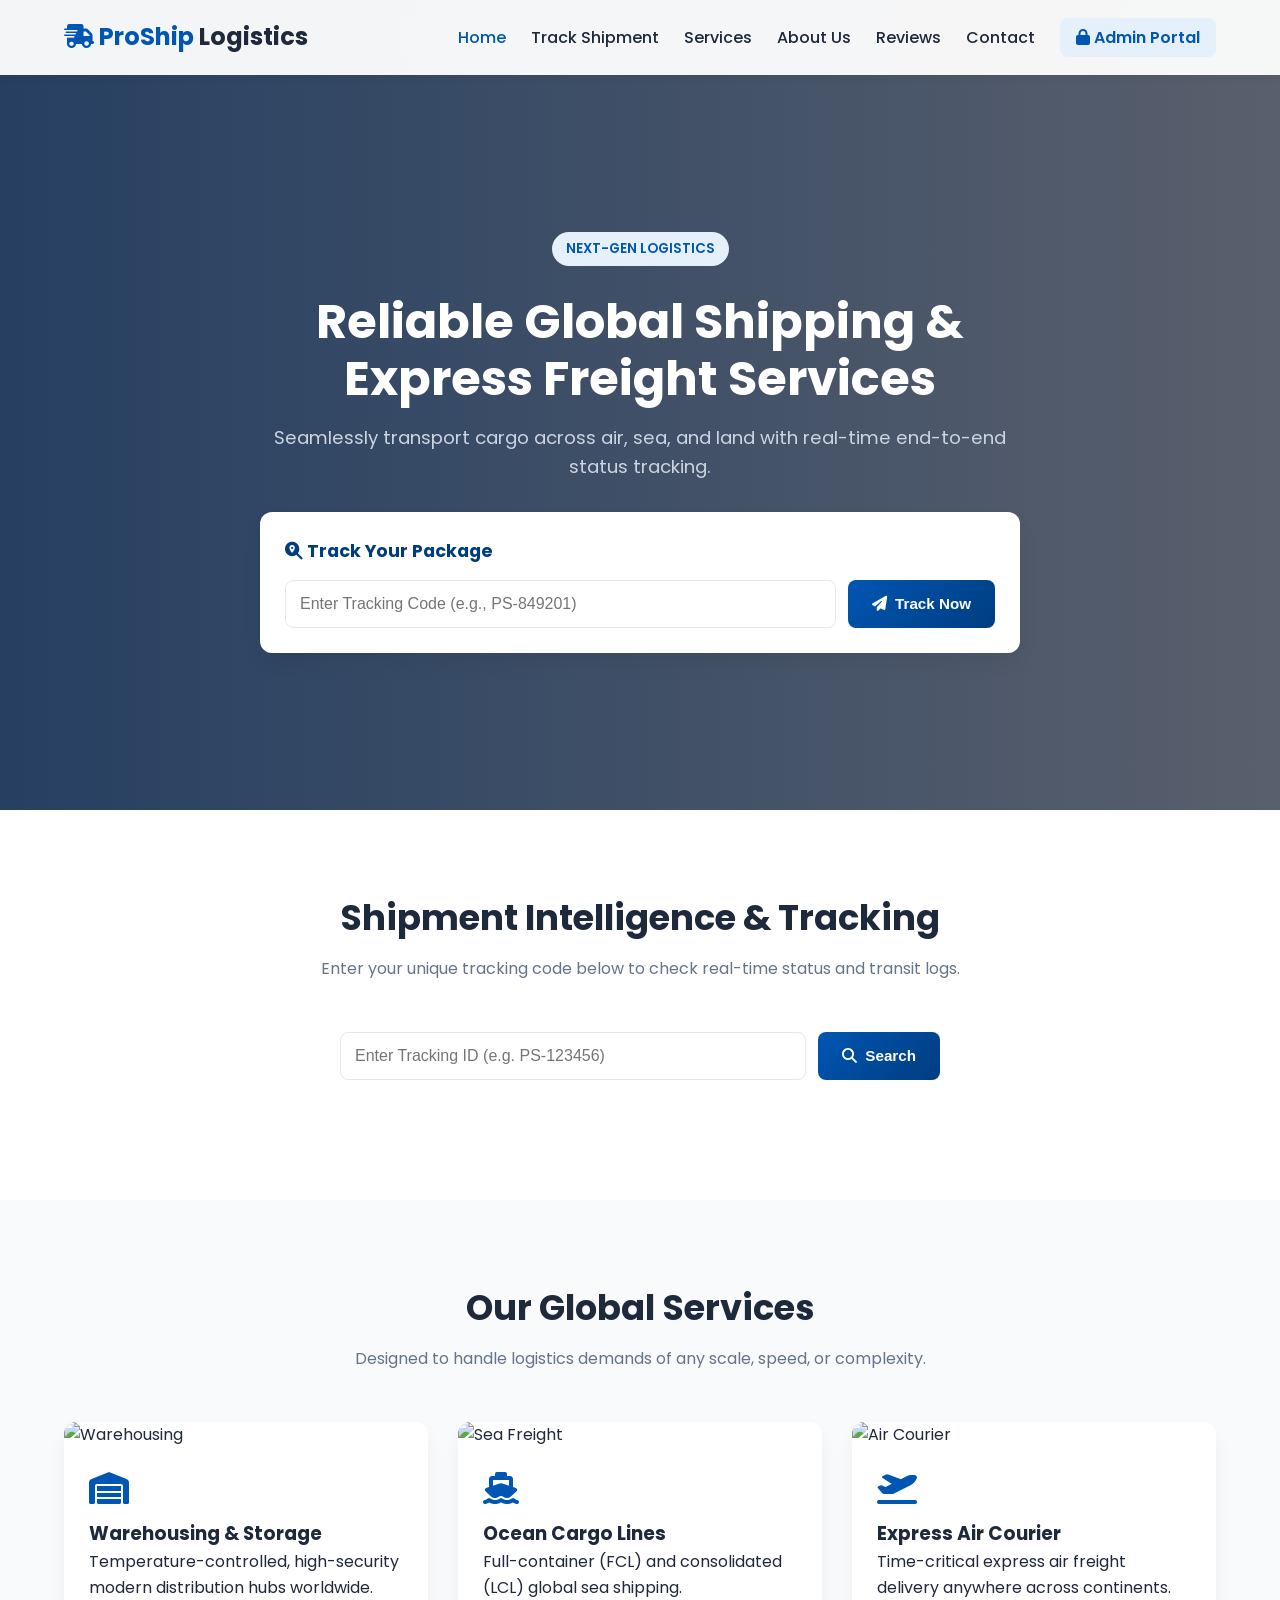
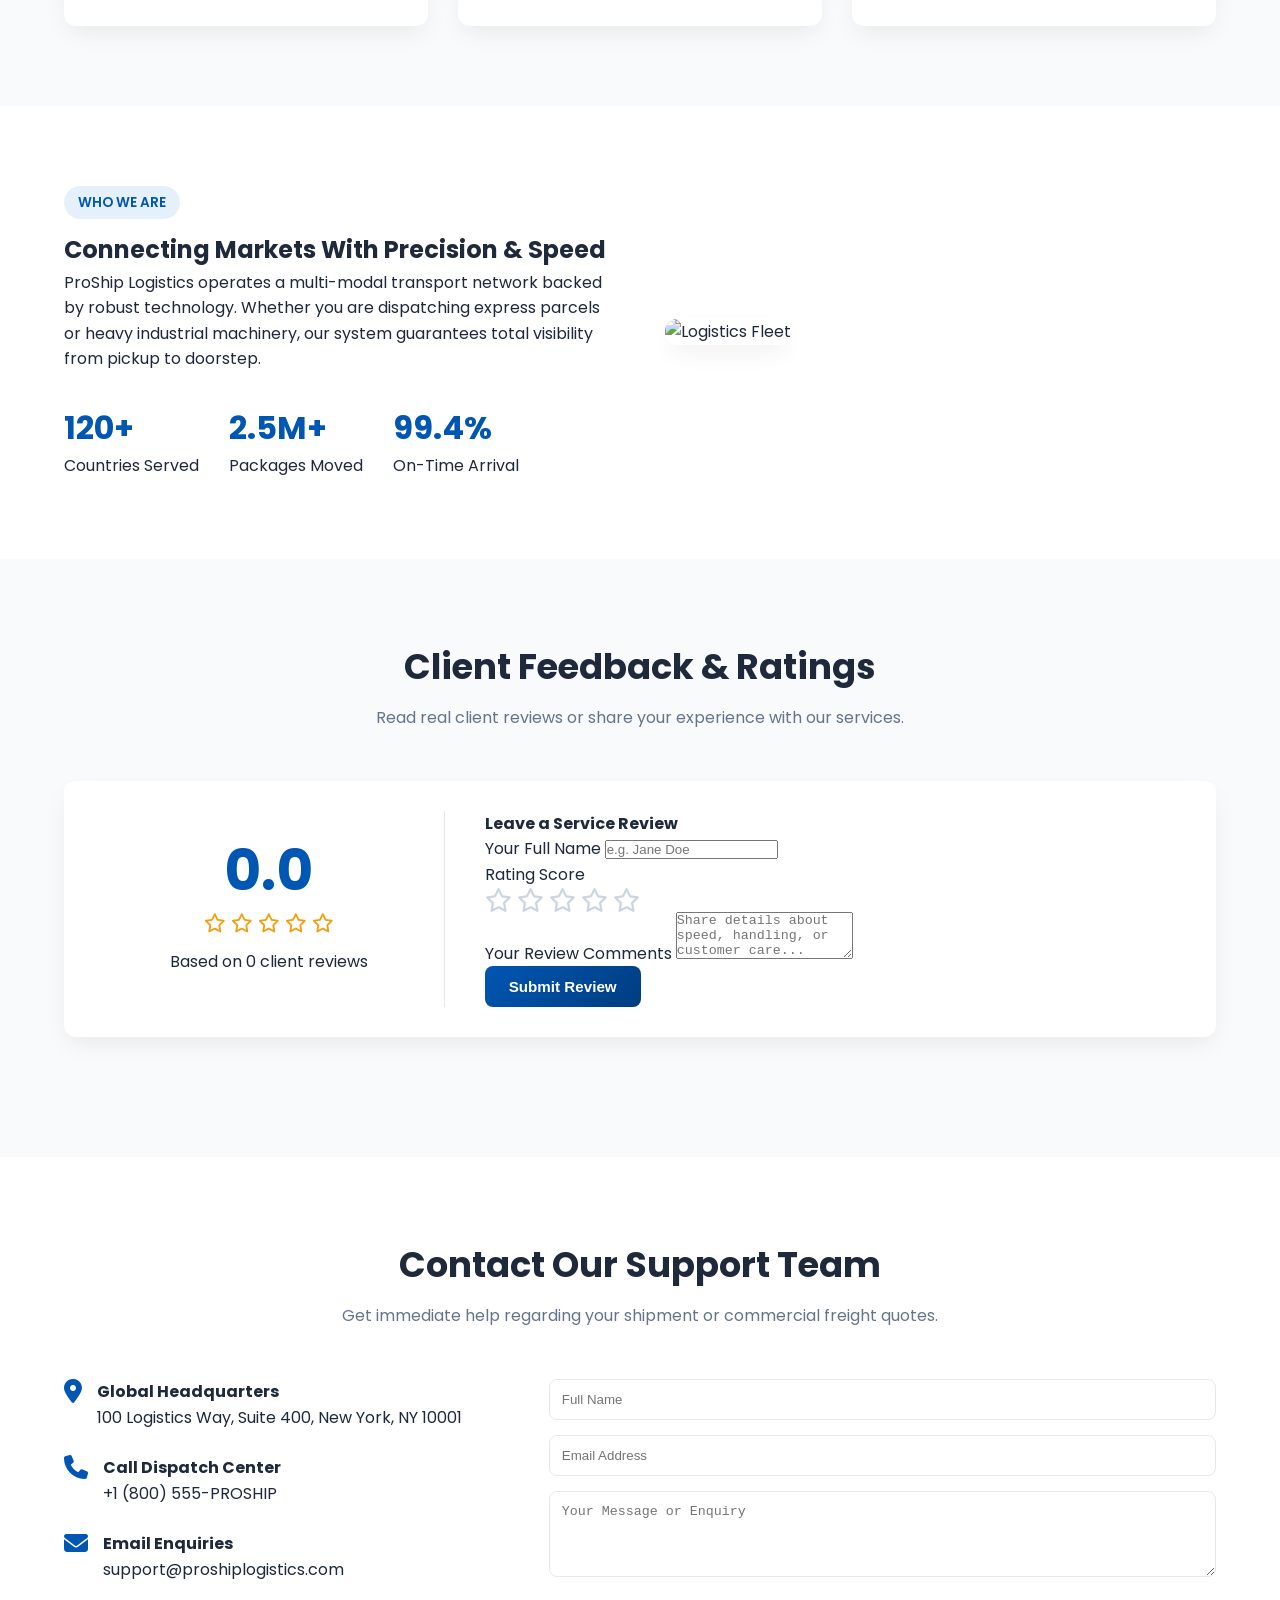
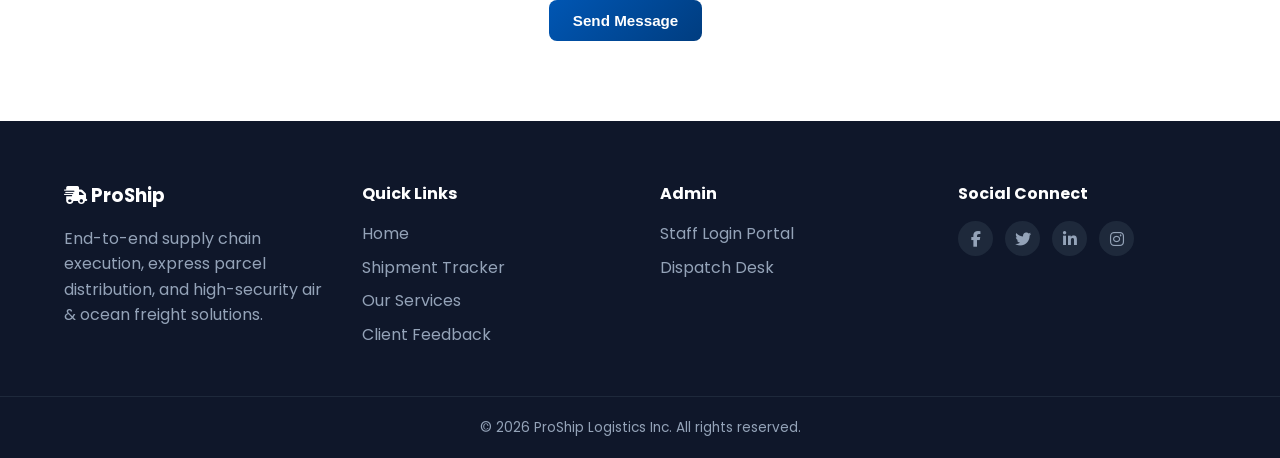
==== index.html @ 126e404f "Add files via upload" ====
<!DOCTYPE html>
<html lang="en">
<head>
    <meta charset="UTF-8">
    <meta name="viewport" content="width=device-width, initial-scale=1.0">
    <title>ProShip Logistics | Premium Global Freight & Parcel Tracking</title>
    
    <!-- Google Fonts & Font Awesome Icons -->
    <link rel="preconnect" href="https://fonts.googleapis.com">
    <link rel="preconnect" href="https://fonts.gstatic.com" crossorigin>
    <link href="https://fonts.googleapis.com/css2?family=Poppins:wght@300;400;500;600;700&display=swap" rel="stylesheet">
    <link rel="stylesheet" href="https://cdnjs.cloudflare.com/ajax/libs/font-awesome/6.4.0/css/all.min.css">
    
    <link rel="stylesheet" href="style.css">
</head>
<body>

    <!-- NAVBAR -->
    <nav class="navbar">
        <div class="nav-container">
            <a href="#home" class="logo">
                <i class="fa-solid fa-truck-fast"></i> ProShip <span>Logistics</span>
            </a>
            
            <ul class="nav-links" id="navLinks">
                <li><a href="#home" class="nav-item active">Home</a></li>
                <li><a href="#tracking" class="nav-item">Track Shipment</a></li>
                <li><a href="#services" class="nav-item">Services</a></li>
                <li><a href="#about" class="nav-item">About Us</a></li>
                <li><a href="#ratings" class="nav-item">Reviews</a></li>
                <li><a href="#contact" class="nav-item">Contact</a></li>
                <li><a href="admin.html" class="admin-btn"><i class="fa-solid fa-lock"></i> Admin Portal</a></li>
            </ul>

            <div class="hamburger" id="hamburger">
                <i class="fa-solid fa-bars"></i>
            </div>
        </div>
    </nav>

    <!-- HERO SECTION -->
    <header class="hero" id="home">
        <div class="hero-overlay"></div>
        <div class="hero-content">
            <span class="badge">Next-Gen Logistics</span>
            <h1>Reliable Global Shipping & Express Freight Services</h1>
            <p>Seamlessly transport cargo across air, sea, and land with real-time end-to-end status tracking.</p>
            
            <!-- Tracking Search Widget -->
            <div class="hero-tracking-card">
                <h3><i class="fa-solid fa-magnifying-glass-location"></i> Track Your Package</h3>
                <form id="heroTrackForm" class="tracking-form">
                    <input type="text" id="heroTrackInput" placeholder="Enter Tracking Code (e.g., PS-849201)" required>
                    <button type="submit" class="btn btn-primary"><i class="fa-solid fa-paper-plane"></i> Track Now</button>
                </form>
            </div>
        </div>
    </header>

    <!-- TRACKING RESULT SECTION -->
    <section class="section tracking-section" id="tracking">
        <div class="container">
            <div class="section-title">
                <h2>Shipment Intelligence & Tracking</h2>
                <p>Enter your unique tracking code below to check real-time status and transit logs.</p>
            </div>

            <div class="tracking-search-box">
                <form id="mainTrackForm" class="tracking-form">
                    <input type="text" id="mainTrackInput" placeholder="Enter Tracking ID (e.g. PS-123456)" required>
                    <button type="submit" class="btn btn-primary"><i class="fa-solid fa-search"></i> Search</button>
                </form>
            </div>

            <!-- Result Card (Hidden by Default) -->
            <div id="trackingResult" class="tracking-result-card hidden">
                <div class="result-header">
                    <div>
                        <span class="sub-label">Tracking Number</span>
                        <h3 id="resTrackingId">PS-000000</h3>
                    </div>
                    <div>
                        <span id="resStatusBadge" class="status-badge status-pending">Pending</span>
                    </div>
                </div>

                <!-- Progress Bar -->
                <div class="progress-container">
                    <div class="progress-bar-bg">
                        <div class="progress-bar-fill" id="resProgressBar" style="width: 25%;"></div>
                    </div>
                    <div class="progress-steps">
                        <div class="step step-completed" id="step-registered">Registered</div>
                        <div class="step" id="step-transit">In Transit</div>
                        <div class="step" id="step-outfordelivery">Out for Delivery</div>
                        <div class="step" id="step-delivered">Delivered</div>
                    </div>
                </div>

                <!-- Grid Data -->
                <div class="details-grid">
                    <div class="detail-card">
                        <h4><i class="fa-solid fa-user"></i> Sender Details</h4>
                        <p><strong>Name:</strong> <span id="resSenderName">--</span></p>
                        <p><strong>Phone:</strong> <span id="resSenderPhone">--</span></p>
                        <p><strong>Address:</strong> <span id="resSenderAddr">--</span></p>
                    </div>

                    <div class="detail-card">
                        <h4><i class="fa-solid fa-user-check"></i> Receiver Details</h4>
                        <p><strong>Name:</strong> <span id="resReceiverName">--</span></p>
                        <p><strong>Phone:</strong> <span id="resReceiverPhone">--</span></p>
                        <p><strong>Address:</strong> <span id="resReceiverAddr">--</span></p>
                    </div>

                    <div class="detail-card">
                        <h4><i class="fa-solid fa-route"></i> Transit Information</h4>
                        <p><strong>Origin:</strong> <span id="resOrigin">--</span></p>
                        <p><strong>Destination:</strong> <span id="resDestination">--</span></p>
                        <p><strong>Current Location:</strong> <span id="resCurrentLoc">--</span></p>
                        <p><strong>Est. Delivery:</strong> <span id="resEstDelivery">--</span></p>
                    </div>
                </div>

                <!-- Admin Photo Section -->
                <div id="photoContainer" class="photo-container hidden">
                    <h4><i class="fa-solid fa-image"></i> Package Inspection Photo</h4>
                    <img id="resShipmentPhoto" src="" alt="Shipment Inspection Photo">
                </div>

                <!-- Admin Notes -->
                <div id="notesContainer" class="notes-container hidden">
                    <h4><i class="fa-solid fa-clipboard-list"></i> Dispatcher Notes</h4>
                    <p id="resAdminNotes">--</p>
                </div>

                <!-- Print Action -->
                <div class="print-action">
                    <button type="button" id="printReceiptBtn" class="btn btn-outline">
                        <i class="fa-solid fa-print"></i> Print Official Waybill
                    </button>
                </div>
            </div>
        </div>
    </section>

    <!-- SERVICES SECTION -->
    <section class="section bg-light" id="services">
        <div class="container">
            <div class="section-title">
                <h2>Our Global Services</h2>
                <p>Designed to handle logistics demands of any scale, speed, or complexity.</p>
            </div>

            <div class="services-grid">
                <div class="service-card">
                    <div class="service-img">
                        <img src="https://images.unsplash.com/photo-1586528116311-ad8dd3c8310d?auto=format&fit=crop&w=600&q=80" alt="Warehousing">
                    </div>
                    <div class="service-body">
                        <i class="fa-solid fa-warehouse icon"></i>
                        <h3>Warehousing & Storage</h3>
                        <p>Temperature-controlled, high-security modern distribution hubs worldwide.</p>
                    </div>
                </div>

                <div class="service-card">
                    <div class="service-img">
                        <img src="https://images.unsplash.com/photo-1578575437130-527eed3abbec?auto=format&fit=crop&w=600&q=80" alt="Sea Freight">
                    </div>
                    <div class="service-body">
                        <i class="fa-solid fa-ship icon"></i>
                        <h3>Ocean Cargo Lines</h3>
                        <p>Full-container (FCL) and consolidated (LCL) global sea shipping.</p>
                    </div>
                </div>

                <div class="service-card">
                    <div class="service-img">
                        <img src="https://images.unsplash.com/photo-1542296332-2e4473faf563?auto=format&fit=crop&w=600&q=80" alt="Air Courier">
                    </div>
                    <div class="service-body">
                        <i class="fa-solid fa-plane-departure icon"></i>
                        <h3>Express Air Courier</h3>
                        <p>Time-critical express air freight delivery anywhere across continents.</p>
                    </div>
                </div>
            </div>
        </div>
    </section>

    <!-- ABOUT SECTION -->
    <section class="section" id="about">
        <div class="container about-grid">
            <div class="about-content">
                <span class="badge">Who We Are</span>
                <h2>Connecting Markets With Precision & Speed</h2>
                <p>ProShip Logistics operates a multi-modal transport network backed by robust technology. Whether you are dispatching express parcels or heavy industrial machinery, our system guarantees total visibility from pickup to doorstep.</p>
                
                <div class="stats-row">
                    <div class="stat">
                        <h3>120+</h3>
                        <p>Countries Served</p>
                    </div>
                    <div class="stat">
                        <h3>2.5M+</h3>
                        <p>Packages Moved</p>
                    </div>
                    <div class="stat">
                        <h3>99.4%</h3>
                        <p>On-Time Arrival</p>
                    </div>
                </div>
            </div>
            <div class="about-image">
                <img src="https://images.unsplash.com/photo-1601584115197-04ecc0da31d7?auto=format&fit=crop&w=800&q=80" alt="Logistics Fleet">
            </div>
        </div>
    </section>

    <!-- RATINGS & REVIEWS SECTION -->
    <section class="section bg-light" id="ratings">
        <div class="container">
            <div class="section-title">
                <h2>Client Feedback & Ratings</h2>
                <p>Read real client reviews or share your experience with our services.</p>
            </div>

            <!-- Average Summary -->
            <div class="rating-summary">
                <div class="avg-score">
                    <h2 id="avgRatingScore">0.0</h2>
                    <div class="stars-display" id="avgRatingStars">
                        <i class="fa-regular fa-star"></i>
                        <i class="fa-regular fa-star"></i>
                        <i class="fa-regular fa-star"></i>
                        <i class="fa-regular fa-star"></i>
                        <i class="fa-regular fa-star"></i>
                    </div>
                    <p>Based on <span id="totalReviewsCount">0</span> client reviews</p>
                </div>

                <!-- Review Form -->
                <form id="reviewForm" class="review-form">
                    <h4>Leave a Service Review</h4>
                    <div class="form-group">
                        <label>Your Full Name</label>
                        <input type="text" id="reviewerName" placeholder="e.g. Jane Doe" required>
                    </div>
                    <div class="form-group">
                        <label>Rating Score</label>
                        <div class="star-rating-select" id="starSelect">
                            <i class="fa-regular fa-star" data-value="1"></i>
                            <i class="fa-regular fa-star" data-value="2"></i>
                            <i class="fa-regular fa-star" data-value="3"></i>
                            <i class="fa-regular fa-star" data-value="4"></i>
                            <i class="fa-regular fa-star" data-value="5"></i>
                        </div>
                    </div>
                    <div class="form-group">
                        <label>Your Review Comments</label>
                        <textarea id="reviewerComment" rows="3" placeholder="Share details about speed, handling, or customer care..." required></textarea>
                    </div>
                    <button type="submit" class="btn btn-primary">Submit Review</button>
                </form>
            </div>

            <!-- Reviews Feed -->
            <div class="reviews-feed" id="reviewsFeed">
                <!-- Dynamically Rendered -->
            </div>
        </div>
    </section>

    <!-- CONTACT SECTION -->
    <section class="section" id="contact">
        <div class="container">
            <div class="section-title">
                <h2>Contact Our Support Team</h2>
                <p>Get immediate help regarding your shipment or commercial freight quotes.</p>
            </div>

            <div class="contact-grid">
                <div class="contact-info">
                    <div class="info-item">
                        <i class="fa-solid fa-location-dot"></i>
                        <div>
                            <h4>Global Headquarters</h4>
                            <p>100 Logistics Way, Suite 400, New York, NY 10001</p>
                        </div>
                    </div>
                    <div class="info-item">
                        <i class="fa-solid fa-phone"></i>
                        <div>
                            <h4>Call Dispatch Center</h4>
                            <p>+1 (800) 555-PROSHIP</p>
                        </div>
                    </div>
                    <div class="info-item">
                        <i class="fa-solid fa-envelope"></i>
                        <div>
                            <h4>Email Enquiries</h4>
                            <p>support@proshiplogistics.com</p>
                        </div>
                    </div>
                </div>

                <form id="contactForm" class="contact-form">
                    <div class="form-group">
                        <input type="text" placeholder="Full Name" required>
                    </div>
                    <div class="form-group">
                        <input type="email" placeholder="Email Address" required>
                    </div>
                    <div class="form-group">
                        <textarea rows="4" placeholder="Your Message or Enquiry" required></textarea>
                    </div>
                    <button type="submit" class="btn btn-primary">Send Message</button>
                </form>
            </div>
        </div>
    </section>

    <!-- FOOTER -->
    <footer class="footer">
        <div class="container footer-content">
            <div class="footer-col">
                <h3><i class="fa-solid fa-truck-fast"></i> ProShip</h3>
                <p>End-to-end supply chain execution, express parcel distribution, and high-security air & ocean freight solutions.</p>
            </div>
            <div class="footer-col">
                <h4>Quick Links</h4>
                <ul>
                    <li><a href="#home">Home</a></li>
                    <li><a href="#tracking">Shipment Tracker</a></li>
                    <li><a href="#services">Our Services</a></li>
                    <li><a href="#ratings">Client Feedback</a></li>
                </ul>
            </div>
            <div class="footer-col">
                <h4>Admin</h4>
                <ul>
                    <li><a href="admin.html">Staff Login Portal</a></li>
                    <li><a href="#contact">Dispatch Desk</a></li>
                </ul>
            </div>
            <div class="footer-col">
                <h4>Social Connect</h4>
                <div class="social-links">
                    <a href="#"><i class="fa-brands fa-facebook-f"></i></a>
                    <a href="#"><i class="fa-brands fa-twitter"></i></a>
                    <a href="#"><i class="fa-brands fa-linkedin-in"></i></a>
                    <a href="#"><i class="fa-brands fa-instagram"></i></a>
                </div>
            </div>
        </div>
        <div class="footer-bottom">
            <p>&copy; 2026 ProShip Logistics Inc. All rights reserved.</p>
        </div>
    </footer>

    <!-- Firebase SDKs (v9 Modular Compat Scripts) -->
    <script src="https://www.gstatic.com/firebasejs/9.22.0/firebase-app-compat.js"></script>
    <script src="https://www.gstatic.com/firebasejs/9.22.0/firebase-firestore-compat.js"></script>
    
    <script src="script.js"></script>
</body>
</html>
---- style.css ----
/* ==========================================
   PROSHIP LOGISTICS - CORE STYLESHEET
   ========================================== */

:root {
    --primary: #0056b3;
    --primary-dark: #003d80;
    --primary-light: #e6f0fa;
    --accent: #00d2ff;
    --text-dark: #1e293b;
    --text-muted: #64748b;
    --bg-light: #f8fafc;
    --white: #ffffff;
    --border: #e2e8f0;
    --radius: 8px;
    --shadow: 0 10px 25px -5px rgba(0, 0, 0, 0.08);
    --transition: all 0.3s ease;
}

* {
    margin: 0;
    padding: 0;
    box-sizing: border-box;
}

html {
    scroll-behavior: smooth;
    font-family: 'Poppins', sans-serif;
    color: var(--text-dark);
}

body {
    background-color: #fff;
    line-height: 1.6;
}

.container {
    width: 90%;
    max-width: 1200px;
    margin: 0 auto;
}

.section {
    padding: 80px 0;
}

.bg-light {
    background-color: var(--bg-light);
}

.badge {
    background: var(--primary-light);
    color: var(--primary);
    padding: 6px 14px;
    border-radius: 20px;
    font-size: 0.85rem;
    font-weight: 600;
    text-transform: uppercase;
    display: inline-block;
    margin-bottom: 12px;
}

.section-title {
    text-align: center;
    max-width: 650px;
    margin: 0 auto 50px auto;
}

.section-title h2 {
    font-size: 2.2rem;
    color: var(--text-dark);
    margin-bottom: 10px;
}

.section-title p {
    color: var(--text-muted);
}

/* BUTTONS */
.btn {
    display: inline-flex;
    align-items: center;
    gap: 8px;
    padding: 12px 24px;
    border-radius: var(--radius);
    font-weight: 600;
    cursor: pointer;
    border: none;
    transition: var(--transition);
    text-decoration: none;
    font-size: 0.95rem;
}

.btn-primary {
    background: linear-gradient(135deg, var(--primary), var(--primary-dark));
    color: var(--white);
}

.btn-primary:hover {
    box-shadow: 0 6px 18px rgba(0, 86, 179, 0.35);
    transform: translateY(-2px);
}

.btn-outline {
    border: 2px solid var(--primary);
    color: var(--primary);
    background: transparent;
}

.btn-outline:hover {
    background: var(--primary);
    color: var(--white);
}

/* NAVBAR */
.navbar {
    position: fixed;
    top: 0;
    left: 0;
    width: 100%;
    background: rgba(255, 255, 255, 0.95);
    backdrop-filter: blur(8px);
    z-index: 1000;
    box-shadow: 0 2px 10px rgba(0,0,0,0.05);
}

.nav-container {
    display: flex;
    justify-content: space-between;
    align-items: center;
    height: 75px;
    width: 90%;
    max-width: 1200px;
    margin: 0 auto;
}

.logo {
    font-size: 1.5rem;
    font-weight: 700;
    color: var(--primary);
    text-decoration: none;
}

.logo span {
    color: var(--text-dark);
}

.nav-links {
    display: flex;
    list-style: none;
    align-items: center;
    gap: 25px;
}

.nav-item {
    text-decoration: none;
    color: var(--text-dark);
    font-weight: 500;
    transition: var(--transition);
}

.nav-item:hover, .nav-item.active {
    color: var(--primary);
}

.admin-btn {
    background: var(--primary-light);
    color: var(--primary);
    padding: 8px 16px;
    border-radius: var(--radius);
    text-decoration: none;
    font-weight: 600;
}

.hamburger {
    display: none;
    font-size: 1.5rem;
    cursor: pointer;
}

/* HERO */
.hero {
    position: relative;
    min-height: 90vh;
    background: url('https://images.unsplash.com/photo-1578575437130-527eed3abbec?auto=format&fit=crop&w=1600&q=80') center/cover no-repeat;
    display: flex;
    align-items: center;
    justify-content: center;
    padding-top: 75px;
    color: var(--white);
}

.hero-overlay {
    position: absolute;
    inset: 0;
    background: linear-gradient(to right, rgba(0, 30, 70, 0.85), rgba(0, 10, 30, 0.65));
}

.hero-content {
    position: relative;
    z-index: 10;
    text-align: center;
    max-width: 800px;
    padding: 0 20px;
}

.hero-content h1 {
    font-size: 3rem;
    margin: 15px 0;
    line-height: 1.2;
}

.hero-content p {
    font-size: 1.15rem;
    margin-bottom: 30px;
    color: #cbd5e1;
}

/* TRACKING WIDGET */
.hero-tracking-card {
    background: var(--white);
    padding: 25px;
    border-radius: 12px;
    box-shadow: var(--shadow);
    color: var(--text-dark);
    text-align: left;
}

.hero-tracking-card h3 {
    margin-bottom: 15px;
    font-size: 1.1rem;
    color: var(--primary-dark);
}

.tracking-form {
    display: flex;
    gap: 12px;
}

.tracking-form input {
    flex: 1;
    padding: 14px;
    border: 1px solid var(--border);
    border-radius: var(--radius);
    font-size: 1rem;
    outline: none;
}

.tracking-form input:focus {
    border-color: var(--primary);
}

/* TRACKING RESULTS CARD */
.tracking-search-box {
    max-width: 600px;
    margin: 0 auto 40px auto;
}

.hidden {
    display: none !important;
}

.tracking-result-card {
    background: var(--white);
    border: 1px solid var(--border);
    border-radius: 12px;
    padding: 30px;
    box-shadow: var(--shadow);
}

.result-header {
    display: flex;
    justify-content: space-between;
    align-items: center;
    border-bottom: 1px solid var(--border);
    padding-bottom: 20px;
    margin-bottom: 30px;
}

.sub-label {
    font-size: 0.85rem;
    color: var(--text-muted);
    text-transform: uppercase;
}

.status-badge {
    padding: 6px 16px;
    border-radius: 20px;
    font-size: 0.85rem;
    font-weight: 700;
    text-transform: uppercase;
}

.status-pending { background: #fef3c7; color: #d97706; }
.status-transit { background: #e0f2fe; color: #0284c7; }
.status-delivered { background: #dcfce7; color: #15803d; }

/* PROGRESS BAR */
.progress-container {
    margin-bottom: 40px;
}

.progress-bar-bg {
    height: 8px;
    background: #e2e8f0;
    border-radius: 4px;
    margin-bottom: 15px;
    overflow: hidden;
}

.progress-bar-fill {
    height: 100%;
    background: linear-gradient(90deg, var(--primary), var(--accent));
    transition: width 0.5s ease;
}

.progress-steps {
    display: flex;
    justify-content: space-between;
    font-size: 0.85rem;
    font-weight: 600;
    color: var(--text-muted);
}

.step.step-completed {
    color: var(--primary);
}

/* DETAILS GRID */
.details-grid {
    display: grid;
    grid-template-columns: repeat(auto-fit, minmax(280px, 1fr));
    gap: 20px;
    margin-bottom: 30px;
}

.detail-card {
    background: var(--bg-light);
    padding: 20px;
    border-radius: var(--radius);
}

.detail-card h4 {
    margin-bottom: 12px;
    color: var(--primary);
    font-size: 1rem;
    display: flex;
    align-items: center;
    gap: 8px;
}

.detail-card p {
    font-size: 0.9rem;
    margin-bottom: 6px;
}

.photo-container, .notes-container {
    background: var(--bg-light);
    padding: 20px;
    border-radius: var(--radius);
    margin-bottom: 20px;
}

.photo-container img {
    max-width: 100%;
    max-height: 350px;
    border-radius: var(--radius);
    margin-top: 10px;
    object-fit: cover;
}

.print-action {
    text-align: right;
    margin-top: 20px;
}

/* SERVICES GRID */
.services-grid {
    display: grid;
    grid-template-columns: repeat(auto-fit, minmax(300px, 1fr));
    gap: 30px;
}

.service-card {
    background: var(--white);
    border-radius: 12px;
    overflow: hidden;
    box-shadow: var(--shadow);
    transition: var(--transition);
}

.service-card:hover {
    transform: translateY(-8px);
}

.service-img img {
    width: 100%;
    height: 200px;
    object-fit: cover;
}

.service-body {
    padding: 25px;
}

.service-body .icon {
    font-size: 2rem;
    color: var(--primary);
    margin-bottom: 15px;
}

/* ABOUT */
.about-grid {
    display: grid;
    grid-template-columns: 1fr 1fr;
    gap: 50px;
    align-items: center;
}

.about-image img {
    width: 100%;
    border-radius: 12px;
    box-shadow: var(--shadow);
}

.stats-row {
    display: flex;
    gap: 30px;
    margin-top: 30px;
}

.stat h3 {
    font-size: 2rem;
    color: var(--primary);
}

/* RATINGS */
.rating-summary {
    display: grid;
    grid-template-columns: 1fr 2fr;
    gap: 40px;
    background: var(--white);
    padding: 30px;
    border-radius: 12px;
    box-shadow: var(--shadow);
    margin-bottom: 40px;
}

.avg-score {
    text-align: center;
    display: flex;
    flex-direction: column;
    justify-content: center;
    align-items: center;
    border-right: 1px solid var(--border);
}

.avg-score h2 {
    font-size: 3.5rem;
    color: var(--primary);
    line-height: 1;
}

.stars-display {
    color: #f59e0b;
    margin: 10px 0;
    font-size: 1.2rem;
}

.star-rating-select {
    color: #cbd5e1;
    font-size: 1.5rem;
    cursor: pointer;
    display: flex;
    gap: 5px;
}

.star-rating-select .active {
    color: #f59e0b;
}

.reviews-feed {
    display: grid;
    grid-template-columns: repeat(auto-fit, minmax(300px, 1fr));
    gap: 20px;
}

.review-card {
    background: var(--white);
    padding: 20px;
    border-radius: var(--radius);
    border: 1px solid var(--border);
}

/* CONTACT */
.contact-grid {
    display: grid;
    grid-template-columns: 1fr 1.5fr;
    gap: 40px;
}

.info-item {
    display: flex;
    gap: 15px;
    margin-bottom: 25px;
}

.info-item i {
    font-size: 1.5rem;
    color: var(--primary);
}

.contact-form .form-group {
    margin-bottom: 15px;
}

.contact-form input, .contact-form textarea {
    width: 100%;
    padding: 12px;
    border: 1px solid var(--border);
    border-radius: var(--radius);
    outline: none;
}

/* FOOTER */
.footer {
    background: #0f172a;
    color: #94a3b8;
    padding: 60px 0 20px 0;
}

.footer-content {
    display: grid;
    grid-template-columns: repeat(auto-fit, minmax(200px, 1fr));
    gap: 40px;
    margin-bottom: 40px;
}

.footer-col h3, .footer-col h4 {
    color: var(--white);
    margin-bottom: 15px;
}

.footer-col ul {
    list-style: none;
}

.footer-col ul li {
    margin-bottom: 8px;
}

.footer-col a {
    color: #94a3b8;
    text-decoration: none;
}

.footer-col a:hover {
    color: var(--white);
}

.social-links {
    display: flex;
    gap: 12px;
}

.social-links a {
    width: 35px;
    height: 35px;
    background: #1e293b;
    border-radius: 50%;
    display: flex;
    align-items: center;
    justify-content: center;
}

.footer-bottom {
    text-align: center;
    border-top: 1px solid #1e293b;
    padding-top: 20px;
    font-size: 0.85rem;
}

/* RESPONSIVE DESIGN */
@media (max-width: 992px) {
    .about-grid, .contact-grid, .rating-summary {
        grid-template-columns: 1fr;
    }
    
    .avg-score {
        border-right: none;
        border-bottom: 1px solid var(--border);
        padding-bottom: 20px;
    }
}

@media (max-width: 768px) {
    .hamburger {
        display: block;
    }

    .nav-links {
        position: fixed;
        top: 75px;
        left: -100%;
        width: 100%;
        height: calc(100vh - 75px);
        background: var(--white);
        flex-direction: column;
        justify-content: center;
        transition: var(--transition);
    }

    .nav-links.active {
        left: 0;
    }

    .hero-content h1 {
        font-size: 2.2rem;
    }

    .tracking-form {
        flex-direction: column;
    }
}
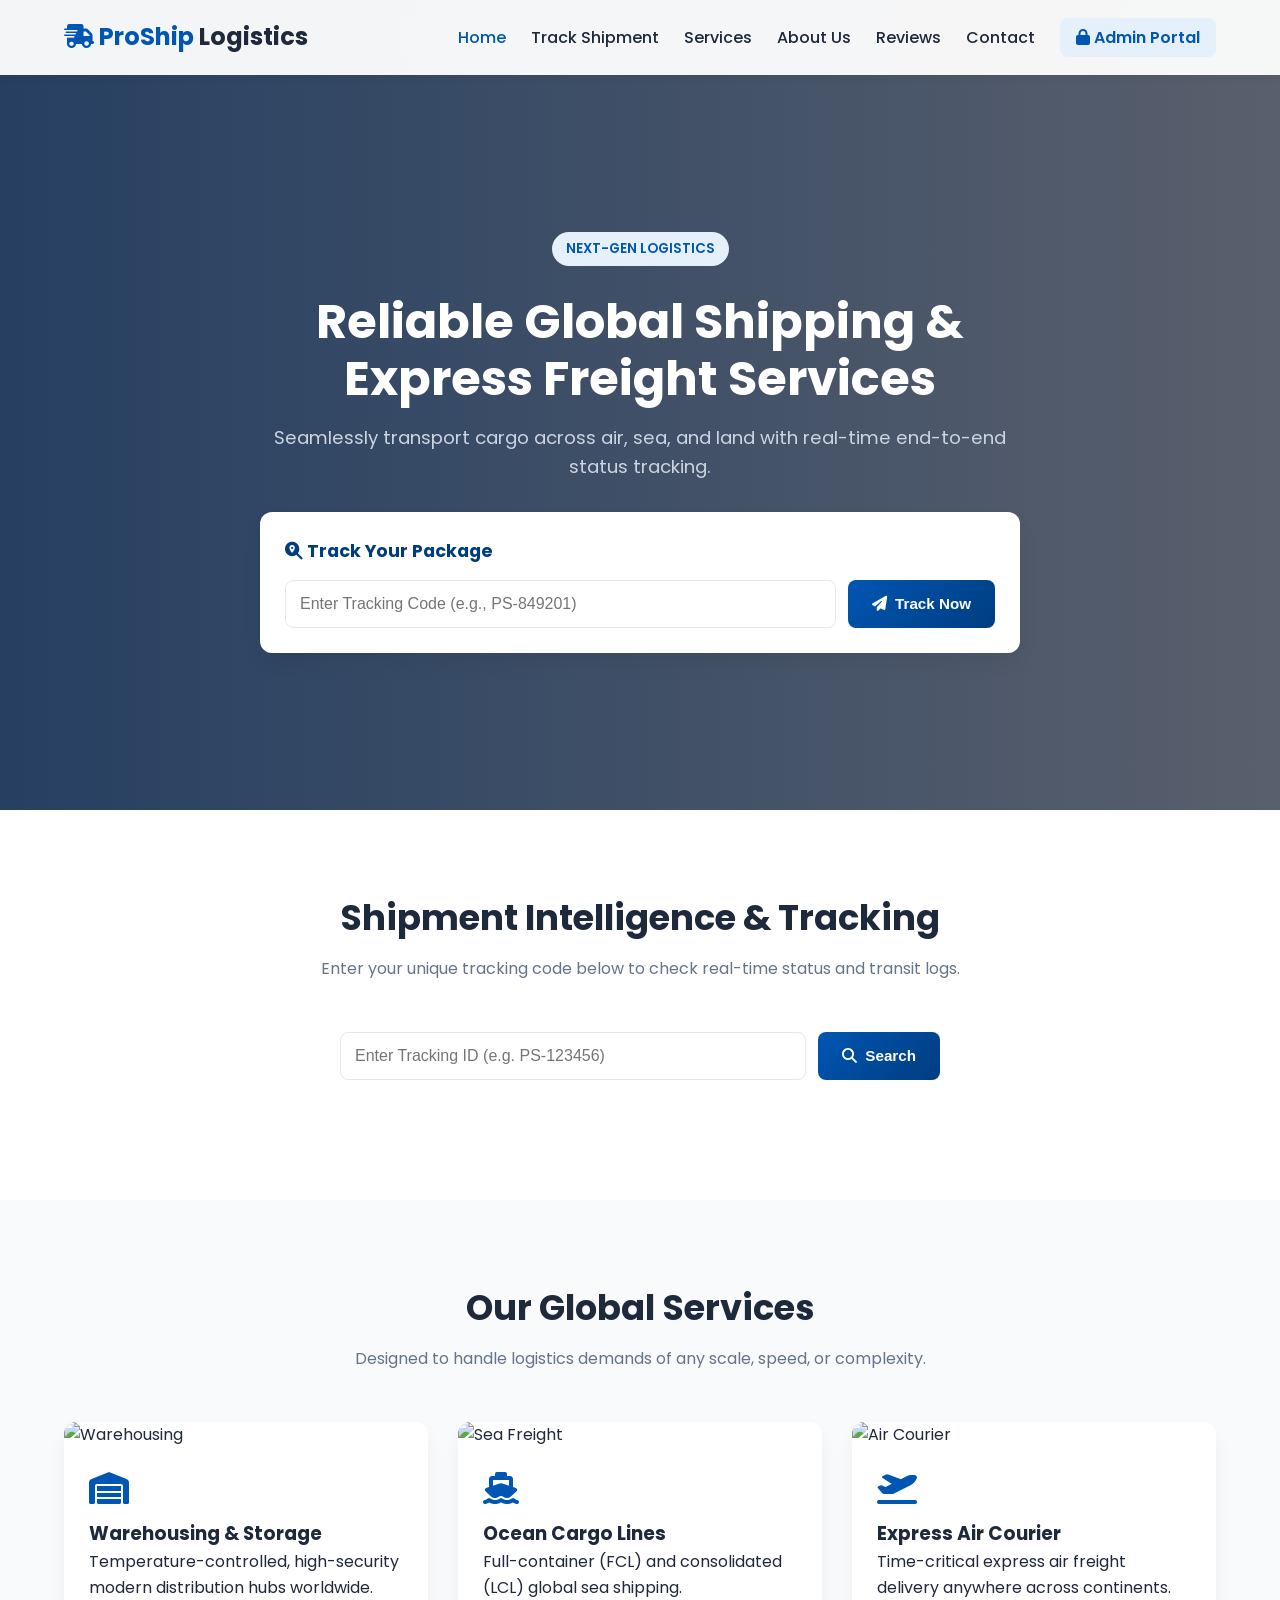
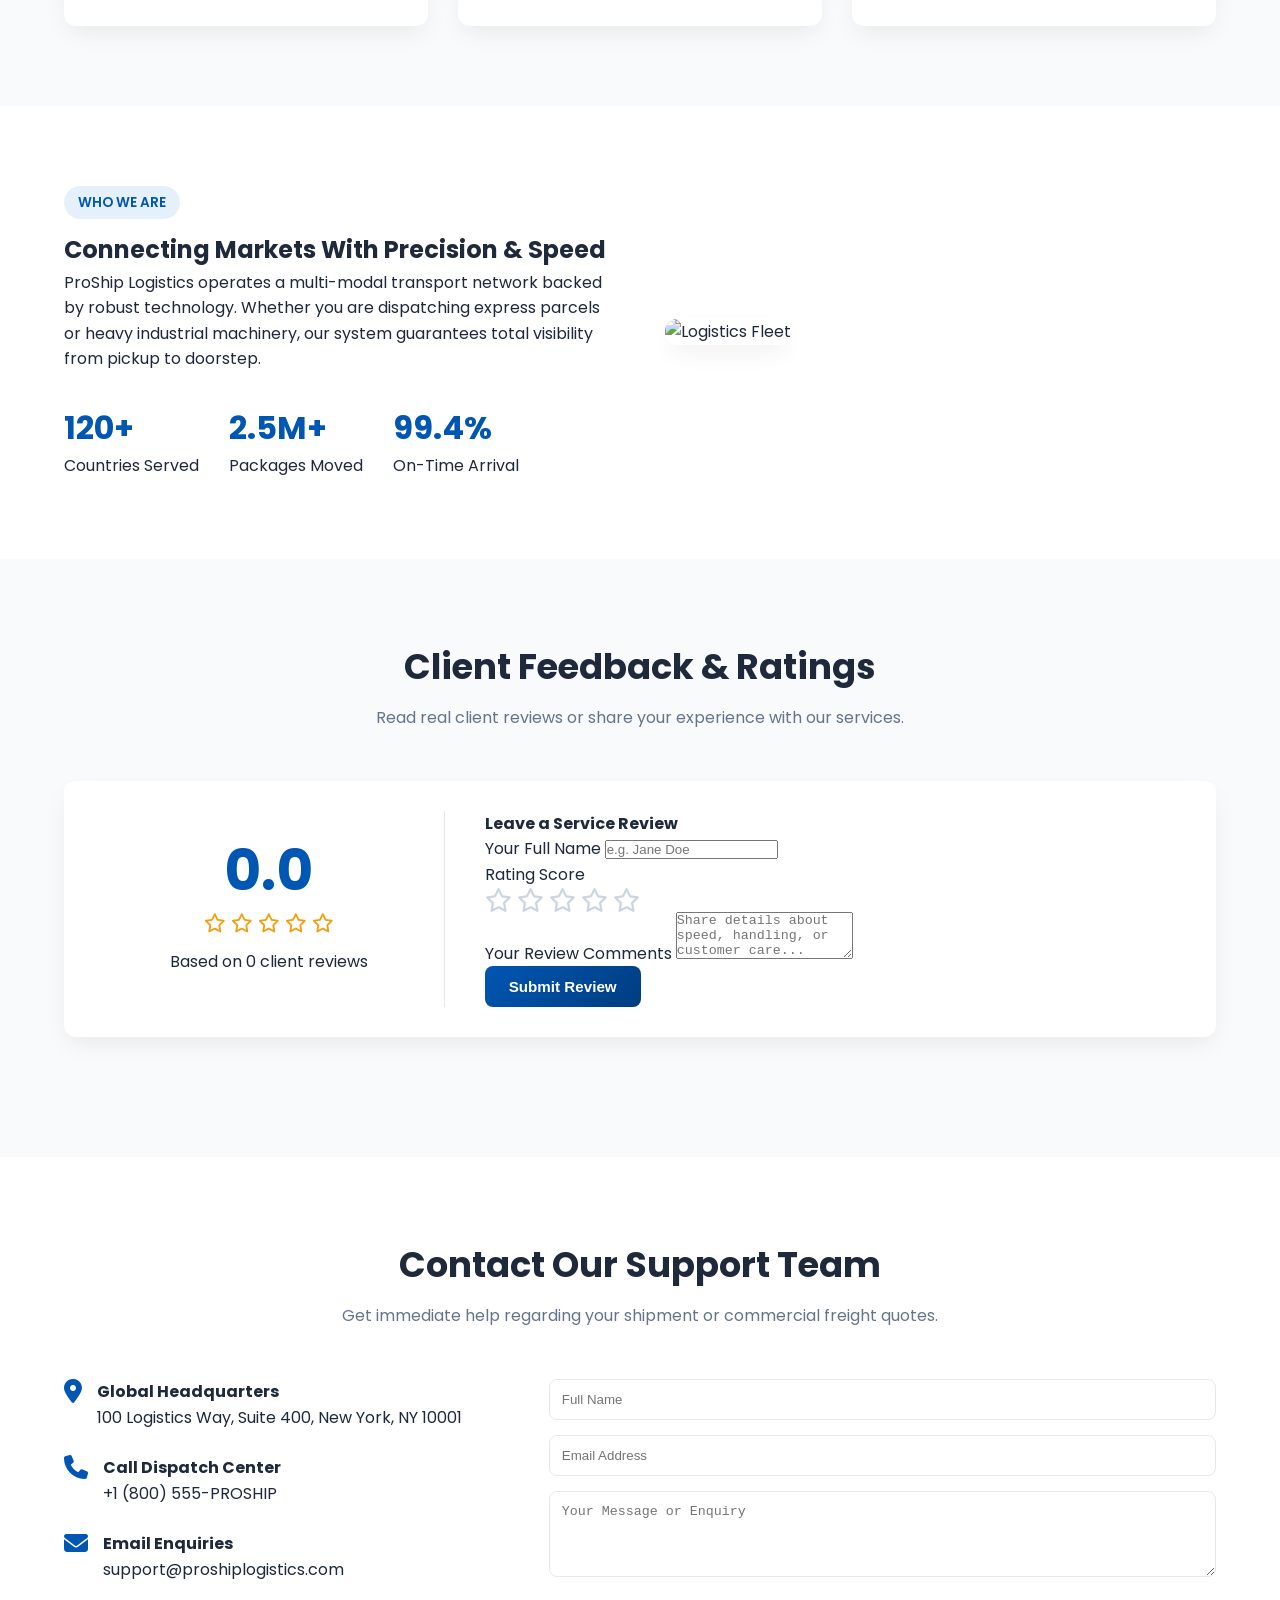
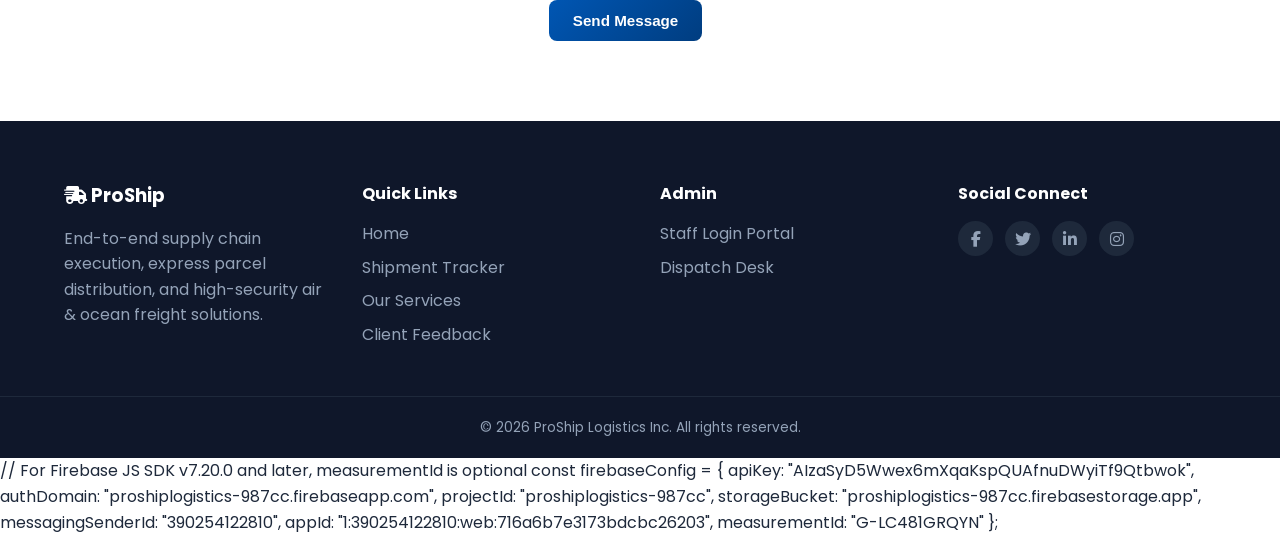
==== commit 708ef7ad: "Add files via upload" ====
--- a/index.html
+++ b/index.html
@@ -364,5 +364,19 @@
     <script src="https://www.gstatic.com/firebasejs/9.22.0/firebase-firestore-compat.js"></script>
     
     <script src="script.js"></script>
+<!-- Firebase SDKs for Browser -->
+<script src="https://www.gstatic.com/firebasejs/10.8.0/firebase-app-compat.js"></script>
+<script src="https://www.gstatic.com/firebasejs/10.8.0/firebase-auth-compat.js"></script>
+<script src="https://www.gstatic.com/firebasejs/10.8.0/firebase-firestore-compat.js"></script>
+// For Firebase JS SDK v7.20.0 and later, measurementId is optional
+const firebaseConfig = {
+  apiKey: "AIzaSyD5Wwex6mXqaKspQUAfnuDWyiTf9Qtbwok",
+  authDomain: "proshiplogistics-987cc.firebaseapp.com",
+  projectId: "proshiplogistics-987cc",
+  storageBucket: "proshiplogistics-987cc.firebasestorage.app",
+  messagingSenderId: "390254122810",
+  appId: "1:390254122810:web:716a6b7e3173bdcbc26203",
+  measurementId: "G-LC481GRQYN"
+};
 </body>
 </html>
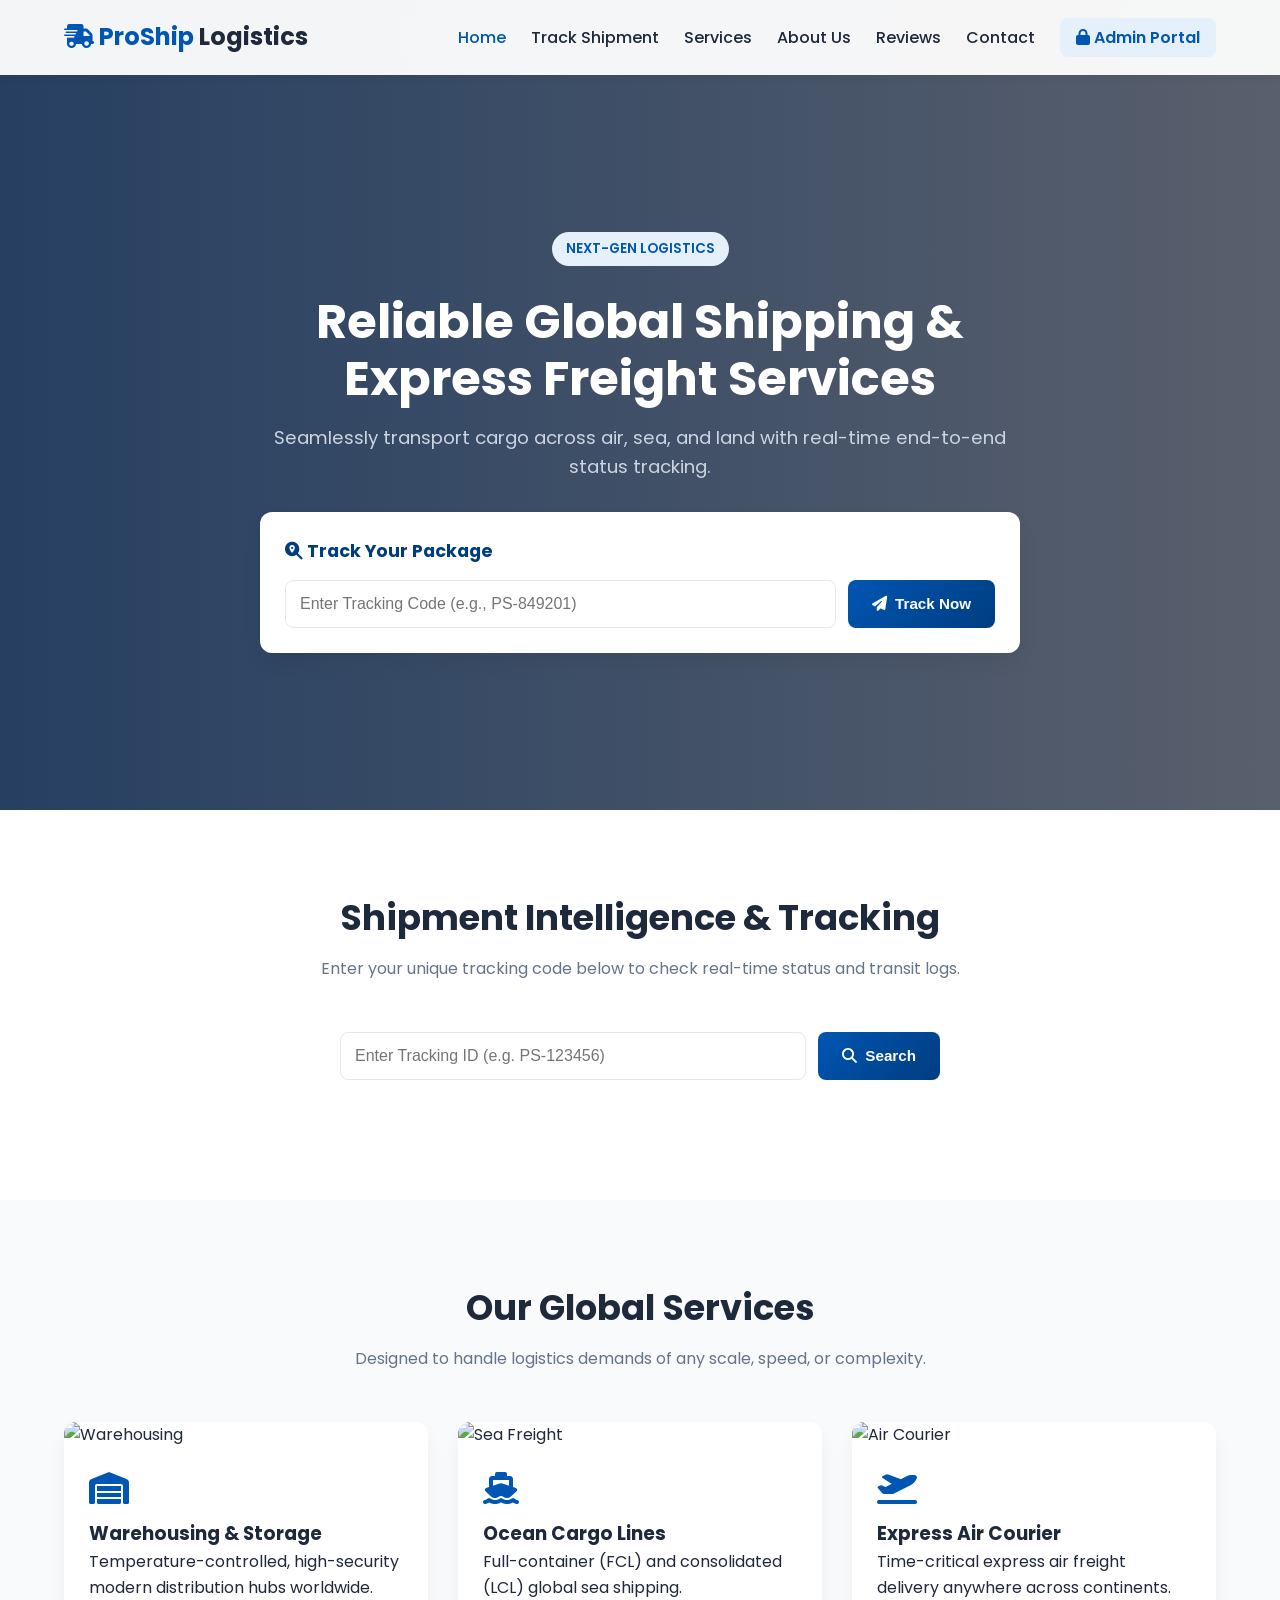
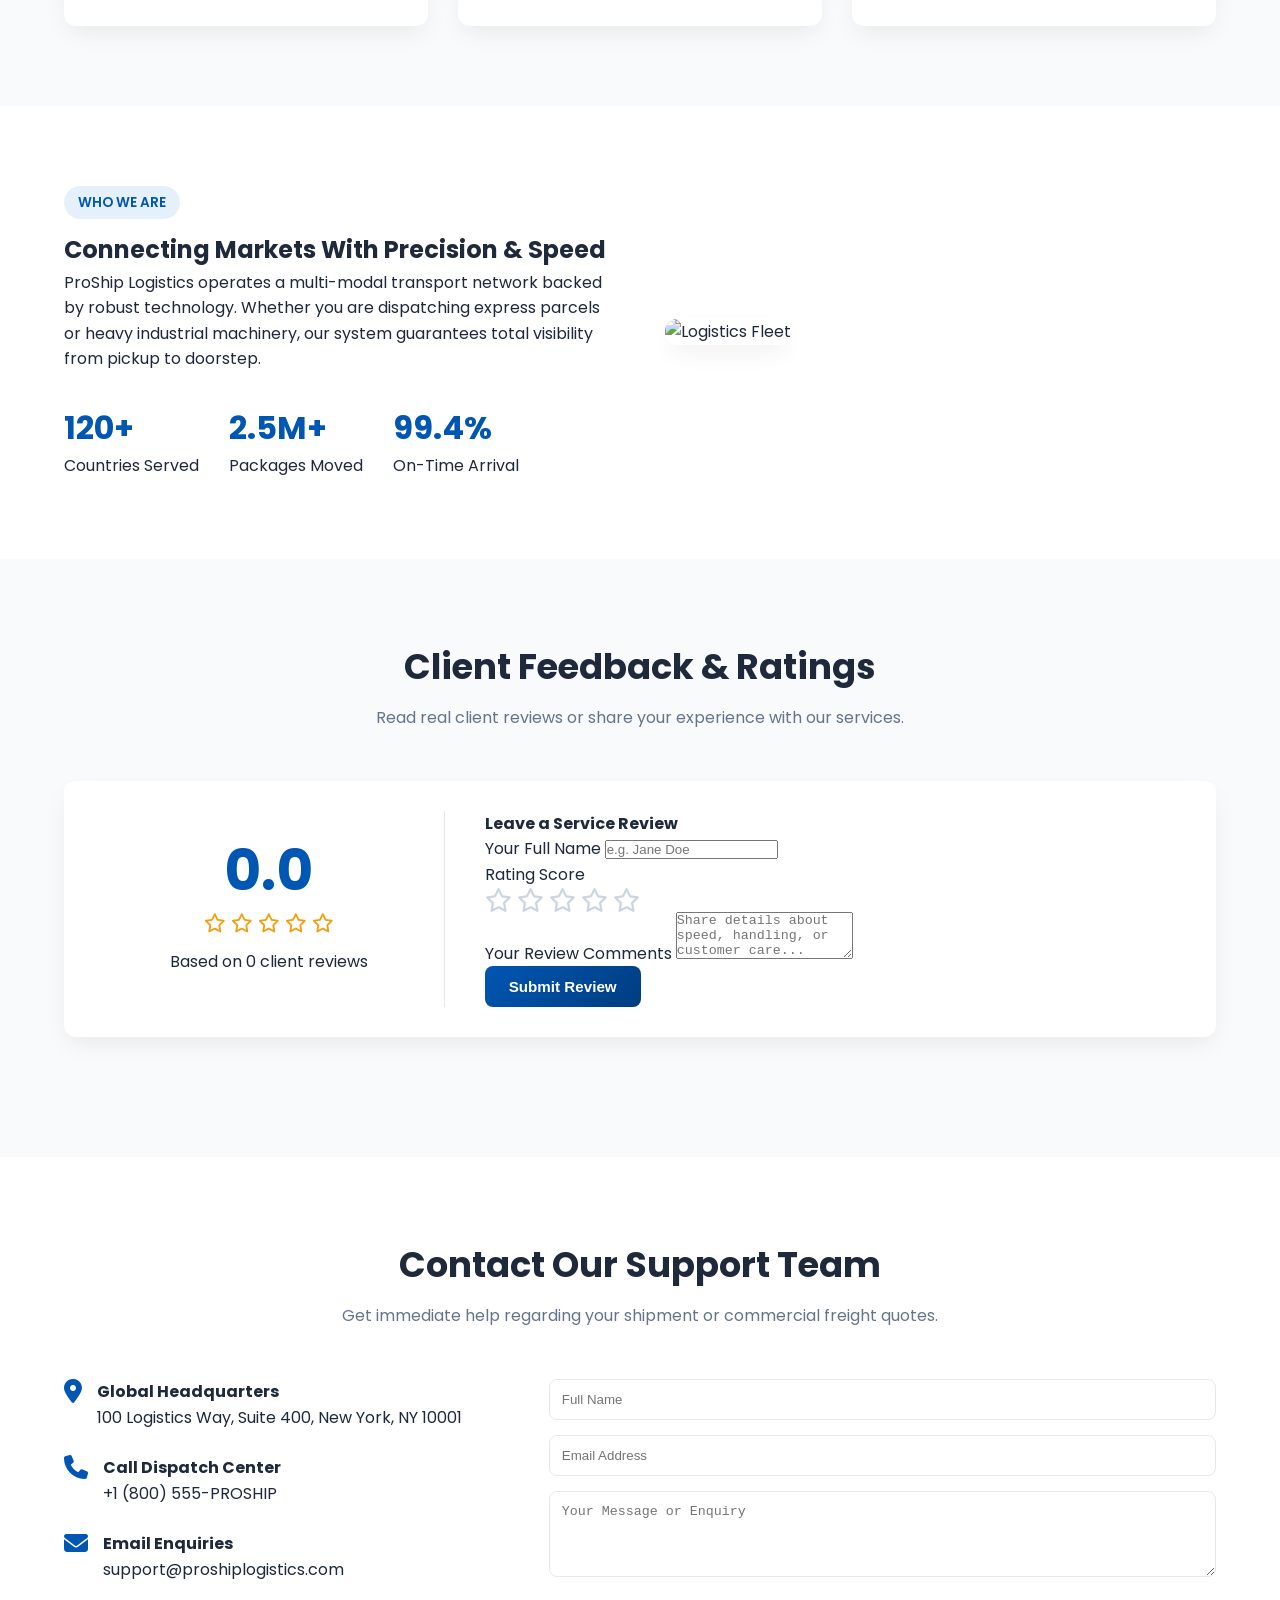
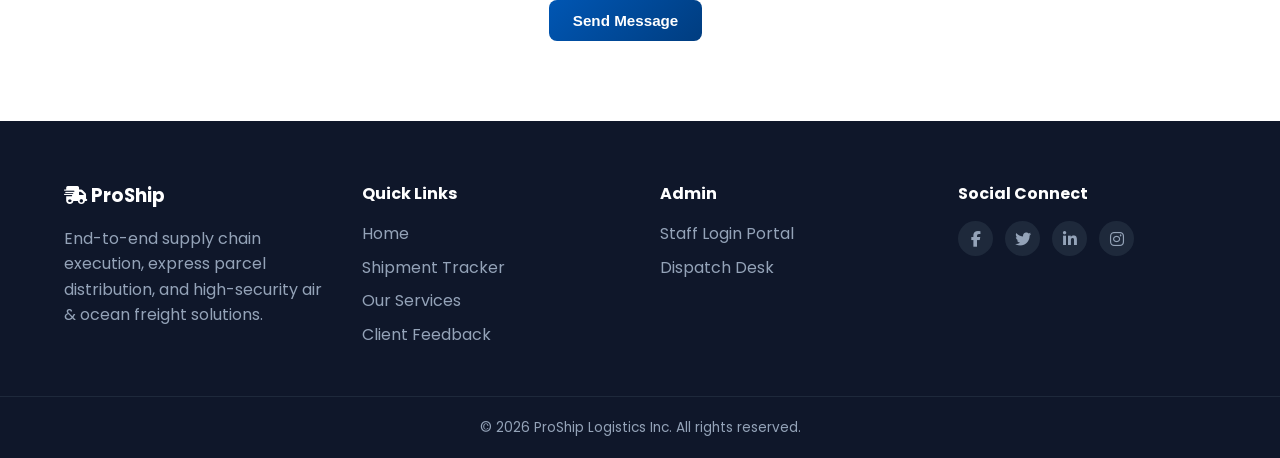
==== commit 6a8f2e94: "Add files via upload" ====
--- a/index.html
+++ b/index.html
@@ -1,4 +1,4 @@
-<!DOCTYPE html>
+ <!DOCTYPE html>
 <html lang="en">
 <head>
     <meta charset="UTF-8">
@@ -359,24 +359,7 @@
         </div>
     </footer>
 
-    <!-- Firebase SDKs (v9 Modular Compat Scripts) -->
-    <script src="https://www.gstatic.com/firebasejs/9.22.0/firebase-app-compat.js"></script>
-    <script src="https://www.gstatic.com/firebasejs/9.22.0/firebase-firestore-compat.js"></script>
-    
-    <script src="script.js"></script>
-<!-- Firebase SDKs for Browser -->
-<script src="https://www.gstatic.com/firebasejs/10.8.0/firebase-app-compat.js"></script>
-<script src="https://www.gstatic.com/firebasejs/10.8.0/firebase-auth-compat.js"></script>
-<script src="https://www.gstatic.com/firebasejs/10.8.0/firebase-firestore-compat.js"></script>
-// For Firebase JS SDK v7.20.0 and later, measurementId is optional
-const firebaseConfig = {
-  apiKey: "AIzaSyD5Wwex6mXqaKspQUAfnuDWyiTf9Qtbwok",
-  authDomain: "proshiplogistics-987cc.firebaseapp.com",
-  projectId: "proshiplogistics-987cc",
-  storageBucket: "proshiplogistics-987cc.firebasestorage.app",
-  messagingSenderId: "390254122810",
-  appId: "1:390254122810:web:716a6b7e3173bdcbc26203",
-  measurementId: "G-LC481GRQYN"
-};
+    <!-- App Logic (Module Import) -->
+    <script type="module" src="script.js"></script>
 </body>
 </html>
--- a/style.css
+++ b/style.css
@@ -621,4 +621,88 @@
     .tracking-form {
         flex-direction: column;
     }
+}
+/* ==========================================
+   PRINT STYLES & TRACKING RESULT OVERRIDES
+   ========================================== */
+
+/* Ensure dynamically populated tracking results unhide properly */
+#trackingResult:not(.hidden) {
+    display: block !important;
+}
+
+@media print {
+    /* Hide non-essential layout elements during printing */
+    .navbar, 
+    .hero, 
+    .tracking-search-box, 
+    .footer, 
+    .print-action, 
+    .no-print,
+    .services-grid,
+    .about-grid,
+    .contact-grid {
+        display: none !important;
+    }
+
+    body, html {
+        background: #fff !important;
+        color: #000 !important;
+        padding: 0 !important;
+        margin: 0 !important;
+    }
+
+    .tracking-result-card, #printableShipment {
+        box-shadow: none !important;
+        border: 1px solid #ccc !important;
+        padding: 20px !important;
+        margin: 0 !important;
+        width: 100% !important;
+    }
+}
+/* ==========================================
+   PRINT STYLESHEET (For Clean Shipping Receipts)
+   ========================================== */
+@media print {
+    /* Hide non-essential layout elements during printing */
+    .navbar, 
+    .hero, 
+    .tracking-search-box, 
+    .footer, 
+    .print-action, 
+    .no-print,
+    .services-grid,
+    .about-grid,
+    .contact-grid,
+    form,
+    button {
+        display: none !important;
+    }
+
+    body, html {
+        background: #fff !important;
+        color: #000 !important;
+        padding: 0 !important;
+        margin: 0 !important;
+    }
+
+    /* Target and expand the print receipt card */
+    .tracking-result-card, 
+    #printableShipment, 
+    #trackingResult {
+        display: block !important;
+        box-shadow: none !important;
+        border: 1px solid #ccc !important;
+        padding: 20px !important;
+        margin: 0 auto !important;
+        width: 100% !important;
+        max-width: 100% !important;
+        page-break-inside: avoid;
+    }
+
+    /* Ensure text and badges print clearly */
+    * {
+        -webkit-print-color-adjust: exact !important;
+        print-color-adjust: exact !important;
+    }
 }
